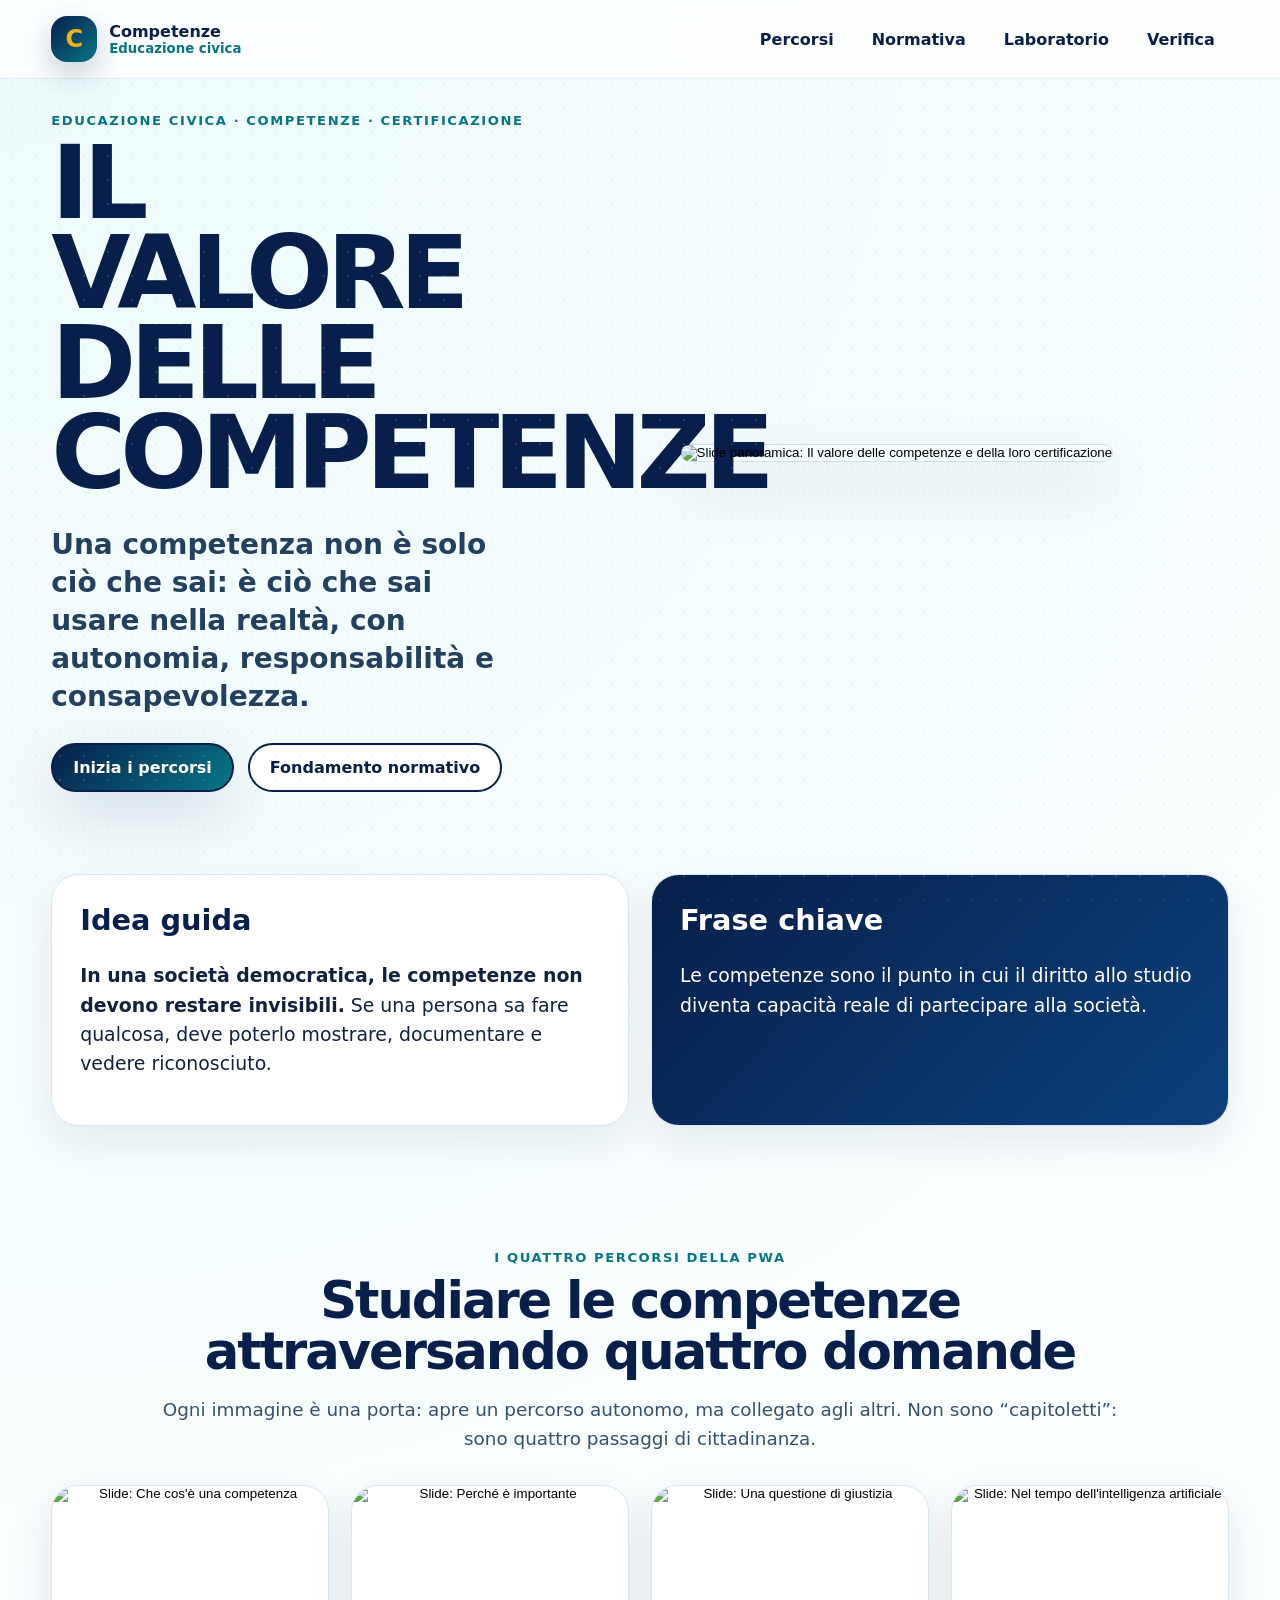
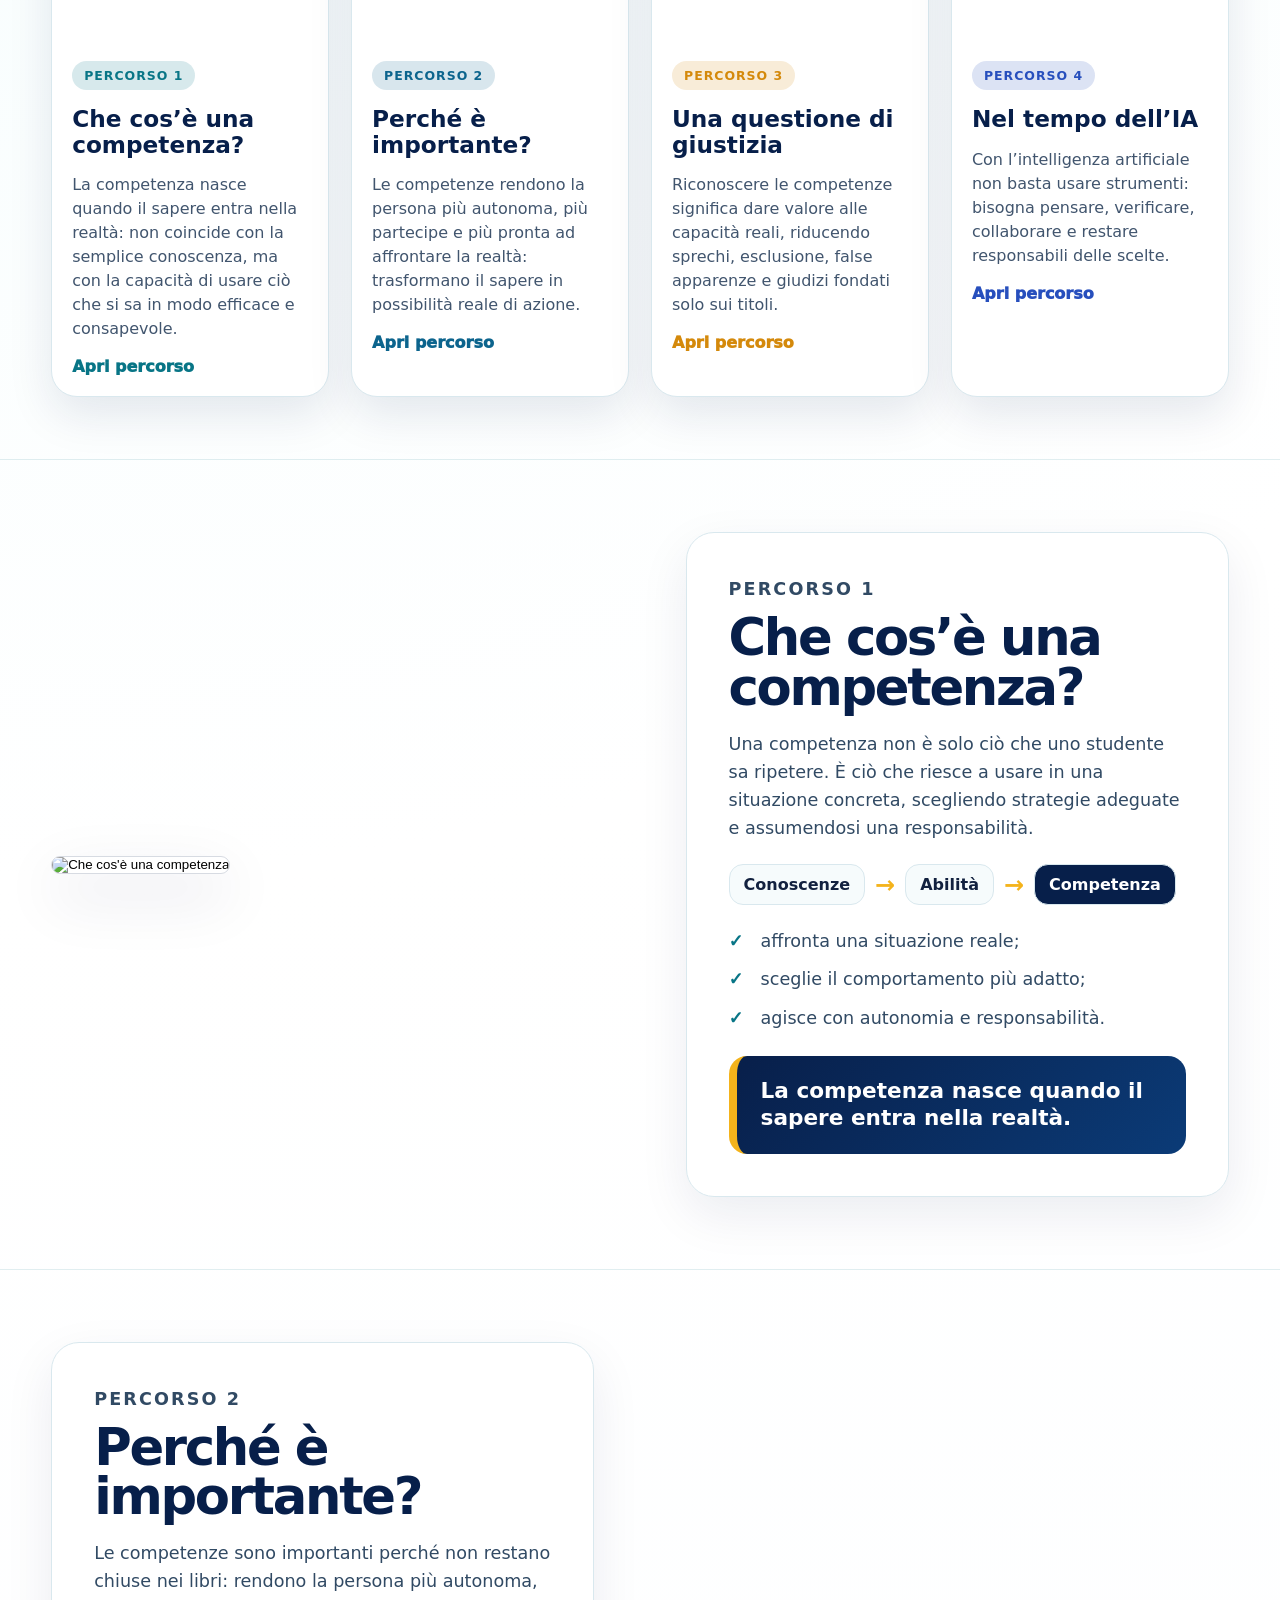
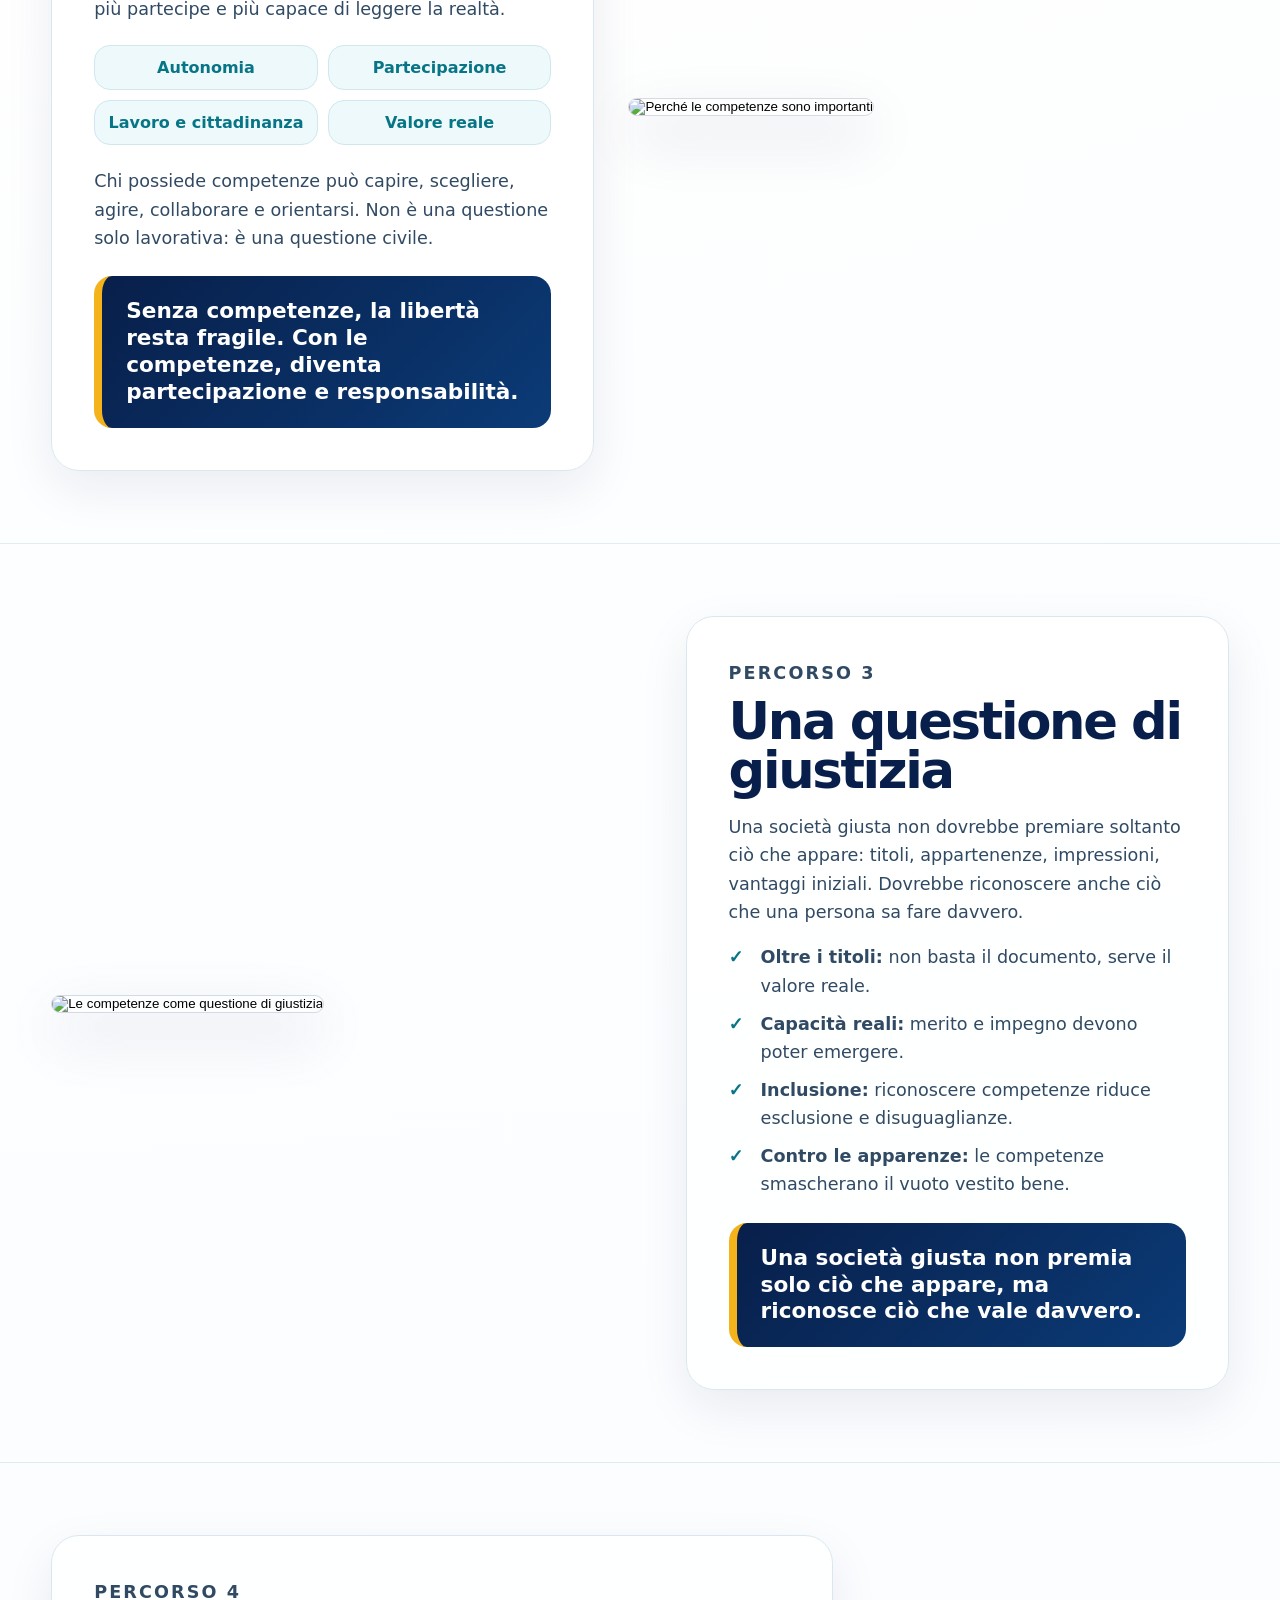
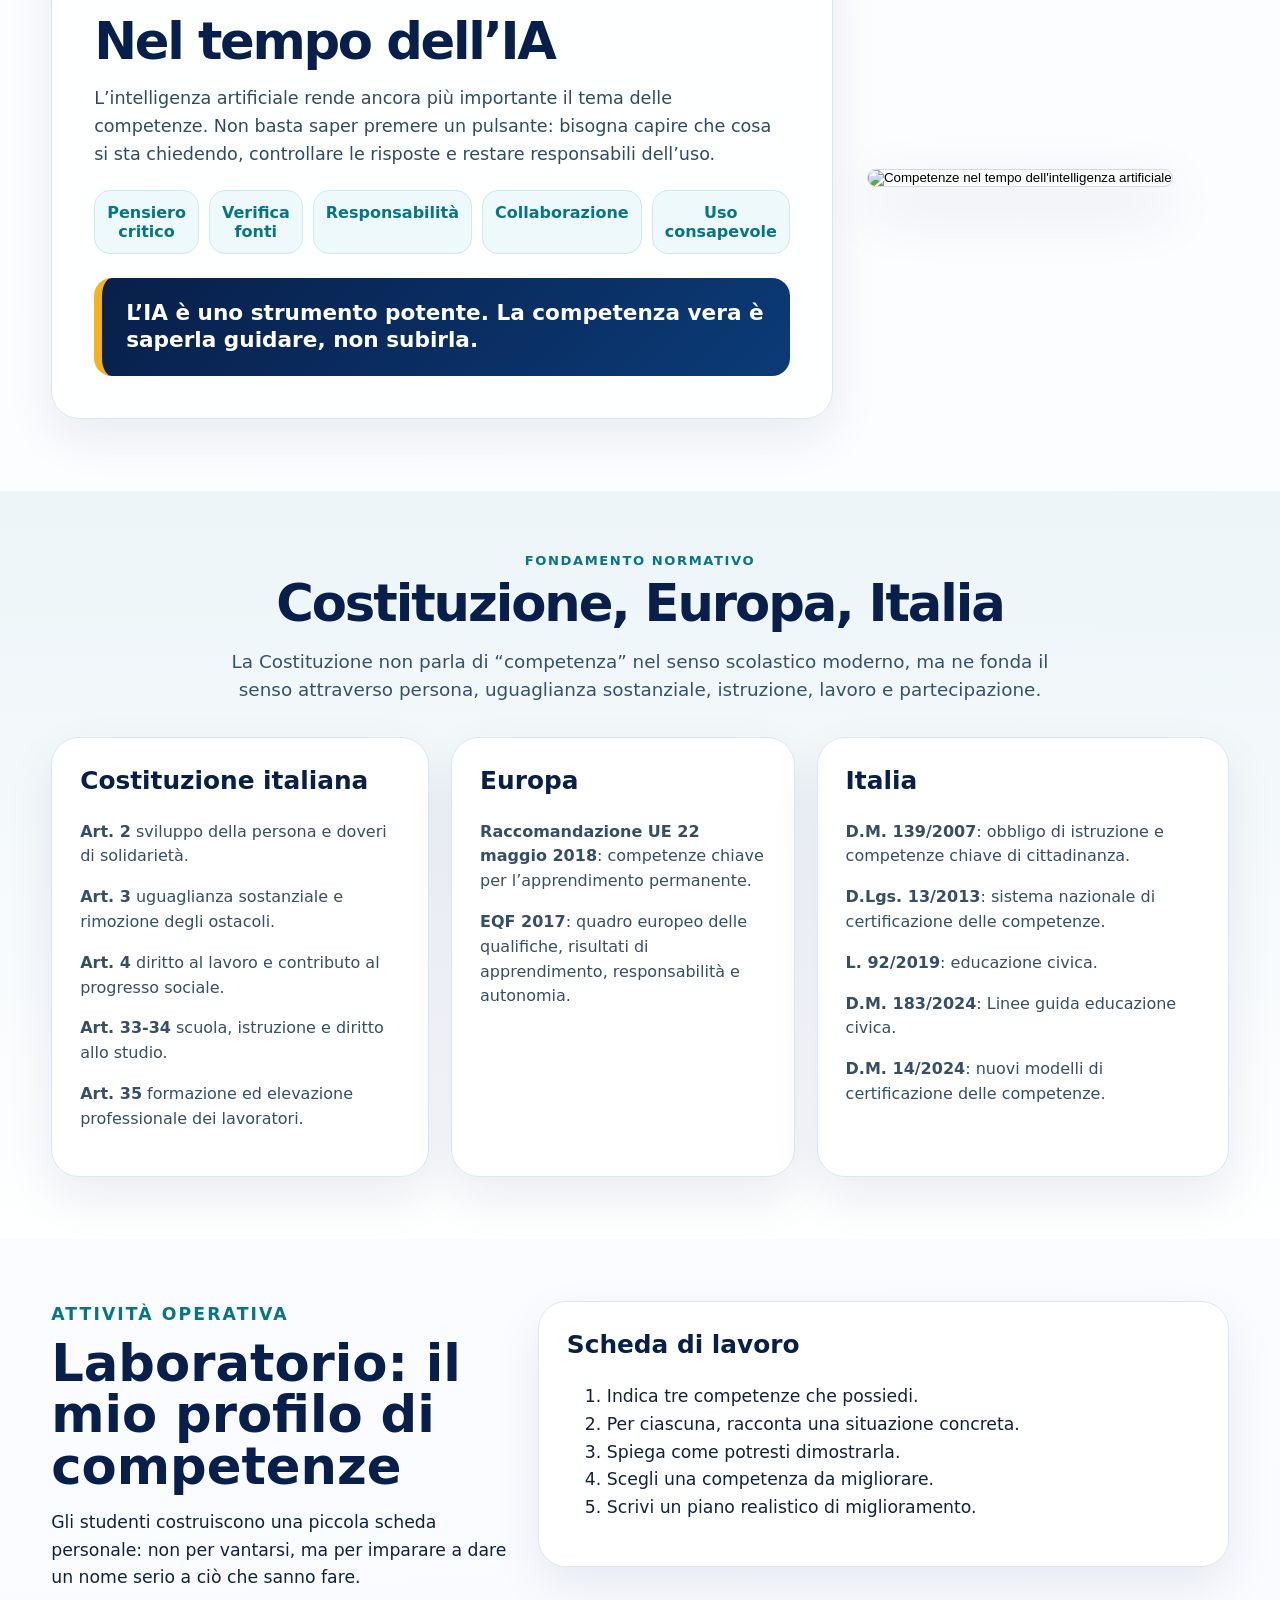
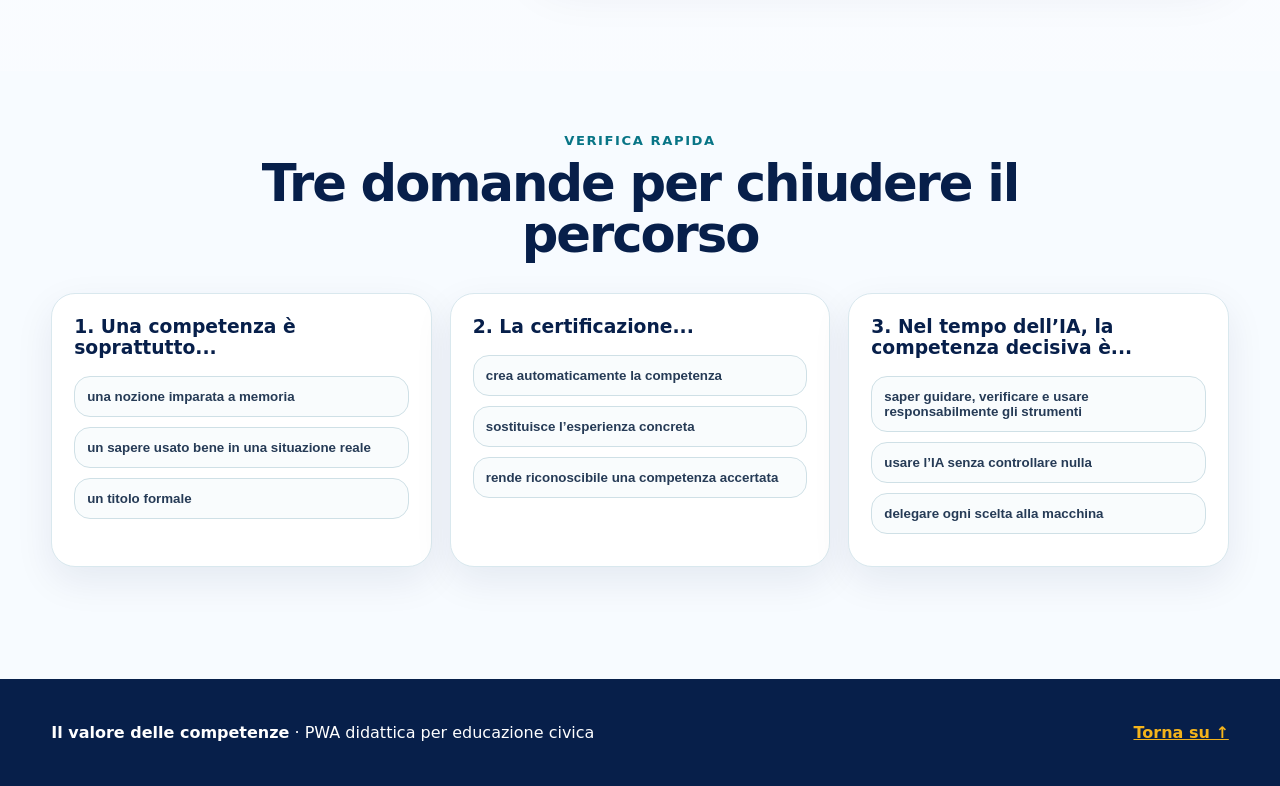
==== index.html @ 02a9ae15 "Add files via upload" ====
<!doctype html>
<html lang="it">
<head>
  <meta charset="utf-8" />
  <meta name="viewport" content="width=device-width, initial-scale=1, viewport-fit=cover" />
  <title>Il valore delle competenze | Educazione civica</title>
  <meta name="description" content="PWA didattica sul valore delle competenze, sulla certificazione e sul loro fondamento civico, costituzionale ed europeo." />
  <meta name="theme-color" content="#071f4a" />
  <link rel="manifest" href="manifest.webmanifest" />
  <link rel="icon" href="assets/icons/icon-192.png" />
  <link rel="apple-touch-icon" href="assets/icons/icon-192.png" />
  <link rel="stylesheet" href="style.css" />
</head>
<body>
  <div class="app-shell">
    <header class="hero" id="top">
      <nav class="topbar" aria-label="Navigazione principale">
        <a class="brand" href="#top" aria-label="Torna all'inizio">
          <span class="brand-mark">C</span>
          <span><strong>Competenze</strong><small>Educazione civica</small></span>
        </a>
        <button class="menu-toggle" aria-expanded="false" aria-controls="navLinks">☰</button>
        <div class="nav-links" id="navLinks">
          <a href="#percorsi">Percorsi</a>
          <a href="#normativa">Normativa</a>
          <a href="#laboratorio">Laboratorio</a>
          <a href="#verifica">Verifica</a>
        </div>
      </nav>

      <section class="hero-grid">
        <div class="hero-copy">
          <p class="eyebrow">Educazione civica · competenze · certificazione</p>
          <h1>Il valore delle competenze</h1>
          <p class="lead">Una competenza non è solo ciò che sai: è ciò che sai usare nella realtà, con autonomia, responsabilità e consapevolezza.</p>
          <div class="hero-actions">
            <a class="btn primary" href="#percorsi">Inizia i percorsi</a>
            <a class="btn ghost" href="#normativa">Fondamento normativo</a>
          </div>
        </div>
        <button class="hero-slide image-open" data-img="assets/slides/00-panoramica.png" aria-label="Apri la slide panoramica a schermo intero">
          <img src="assets/slides/00-panoramica.png" alt="Slide panoramica: Il valore delle competenze e della loro certificazione" />
        </button>
      </section>
    </header>

    <main>
      <section class="section intro-panel">
        <div class="intro-card">
          <h2>Idea guida</h2>
          <p><strong>In una società democratica, le competenze non devono restare invisibili.</strong> Se una persona sa fare qualcosa, deve poterlo mostrare, documentare e vedere riconosciuto.</p>
        </div>
        <div class="intro-card accent">
          <h2>Frase chiave</h2>
          <p>Le competenze sono il punto in cui il diritto allo studio diventa capacità reale di partecipare alla società.</p>
        </div>
      </section>

      <section class="section" id="percorsi">
        <div class="section-heading">
          <p class="eyebrow">I quattro percorsi della PWA</p>
          <h2>Studiare le competenze attraversando quattro domande</h2>
          <p>Ogni immagine è una porta: apre un percorso autonomo, ma collegato agli altri. Non sono “capitoletti”: sono quattro passaggi di cittadinanza.</p>
        </div>

        <div class="course-grid">
          <article class="course-card" style="--accent:#087586">
            <button class="thumb image-open" data-img="assets/slides/01-che-cosa-competenza.png">
              <img src="assets/slides/01-che-cosa-competenza.png" alt="Slide: Che cos'è una competenza" />
            </button>
            <div class="course-body">
              <span class="pill">Percorso 1</span>
              <h3>Che cos’è una competenza?</h3>
              <p>La competenza nasce quando il sapere entra nella realtà: non coincide con la semplice conoscenza, ma con la capacità di usare ciò che si sa in modo efficace e consapevole.</p>
              <a class="read-link" href="#competenza">Apri percorso</a>
            </div>
          </article>

          <article class="course-card" style="--accent:#0c648d">
            <button class="thumb image-open" data-img="assets/slides/02-perche-importante.png">
              <img src="assets/slides/02-perche-importante.png" alt="Slide: Perché è importante" />
            </button>
            <div class="course-body">
              <span class="pill">Percorso 2</span>
              <h3>Perché è importante?</h3>
              <p>Le competenze rendono la persona più autonoma, più partecipe e più pronta ad affrontare la realtà: trasformano il sapere in possibilità reale di azione.</p>
              <a class="read-link" href="#importanza">Apri percorso</a>
            </div>
          </article>

          <article class="course-card" style="--accent:#d4890b">
            <button class="thumb image-open" data-img="assets/slides/03-questione-giustizia.png">
              <img src="assets/slides/03-questione-giustizia.png" alt="Slide: Una questione di giustizia" />
            </button>
            <div class="course-body">
              <span class="pill">Percorso 3</span>
              <h3>Una questione di giustizia</h3>
              <p>Riconoscere le competenze significa dare valore alle capacità reali, riducendo sprechi, esclusione, false apparenze e giudizi fondati solo sui titoli.</p>
              <a class="read-link" href="#giustizia">Apri percorso</a>
            </div>
          </article>

          <article class="course-card" style="--accent:#274fbd">
            <button class="thumb image-open" data-img="assets/slides/04-tempo-ia.png">
              <img src="assets/slides/04-tempo-ia.png" alt="Slide: Nel tempo dell'intelligenza artificiale" />
            </button>
            <div class="course-body">
              <span class="pill">Percorso 4</span>
              <h3>Nel tempo dell’IA</h3>
              <p>Con l’intelligenza artificiale non basta usare strumenti: bisogna pensare, verificare, collaborare e restare responsabili delle scelte.</p>
              <a class="read-link" href="#ia">Apri percorso</a>
            </div>
          </article>
        </div>
      </section>

      <section class="learning-path" id="competenza">
        <div class="path-image"><button class="image-open" data-img="assets/slides/01-che-cosa-competenza.png"><img src="assets/slides/01-che-cosa-competenza.png" alt="Che cos'è una competenza" /></button></div>
        <div class="path-text">
          <p class="eyebrow">Percorso 1</p>
          <h2>Che cos’è una competenza?</h2>
          <p>Una competenza non è solo ciò che uno studente sa ripetere. È ciò che riesce a usare in una situazione concreta, scegliendo strategie adeguate e assumendosi una responsabilità.</p>
          <div class="flow"><span>Conoscenze</span><b>→</b><span>Abilità</span><b>→</b><strong>Competenza</strong></div>
          <ul class="checklist">
            <li>affronta una situazione reale;</li>
            <li>sceglie il comportamento più adatto;</li>
            <li>agisce con autonomia e responsabilità.</li>
          </ul>
          <blockquote>La competenza nasce quando il sapere entra nella realtà.</blockquote>
        </div>
      </section>

      <section class="learning-path reverse" id="importanza">
        <div class="path-image"><button class="image-open" data-img="assets/slides/02-perche-importante.png"><img src="assets/slides/02-perche-importante.png" alt="Perché le competenze sono importanti" /></button></div>
        <div class="path-text">
          <p class="eyebrow">Percorso 2</p>
          <h2>Perché è importante?</h2>
          <p>Le competenze sono importanti perché non restano chiuse nei libri: rendono la persona più autonoma, più partecipe e più capace di leggere la realtà.</p>
          <div class="quad-list">
            <span>Autonomia</span><span>Partecipazione</span><span>Lavoro e cittadinanza</span><span>Valore reale</span>
          </div>
          <p>Chi possiede competenze può capire, scegliere, agire, collaborare e orientarsi. Non è una questione solo lavorativa: è una questione civile.</p>
          <blockquote>Senza competenze, la libertà resta fragile. Con le competenze, diventa partecipazione e responsabilità.</blockquote>
        </div>
      </section>

      <section class="learning-path" id="giustizia">
        <div class="path-image"><button class="image-open" data-img="assets/slides/03-questione-giustizia.png"><img src="assets/slides/03-questione-giustizia.png" alt="Le competenze come questione di giustizia" /></button></div>
        <div class="path-text">
          <p class="eyebrow">Percorso 3</p>
          <h2>Una questione di giustizia</h2>
          <p>Una società giusta non dovrebbe premiare soltanto ciò che appare: titoli, appartenenze, impressioni, vantaggi iniziali. Dovrebbe riconoscere anche ciò che una persona sa fare davvero.</p>
          <ul class="checklist">
            <li><strong>Oltre i titoli:</strong> non basta il documento, serve il valore reale.</li>
            <li><strong>Capacità reali:</strong> merito e impegno devono poter emergere.</li>
            <li><strong>Inclusione:</strong> riconoscere competenze riduce esclusione e disuguaglianze.</li>
            <li><strong>Contro le apparenze:</strong> le competenze smascherano il vuoto vestito bene.</li>
          </ul>
          <blockquote>Una società giusta non premia solo ciò che appare, ma riconosce ciò che vale davvero.</blockquote>
        </div>
      </section>

      <section class="learning-path reverse" id="ia">
        <div class="path-image"><button class="image-open" data-img="assets/slides/04-tempo-ia.png"><img src="assets/slides/04-tempo-ia.png" alt="Competenze nel tempo dell'intelligenza artificiale" /></button></div>
        <div class="path-text">
          <p class="eyebrow">Percorso 4</p>
          <h2>Nel tempo dell’IA</h2>
          <p>L’intelligenza artificiale rende ancora più importante il tema delle competenze. Non basta saper premere un pulsante: bisogna capire che cosa si sta chiedendo, controllare le risposte e restare responsabili dell’uso.</p>
          <div class="quad-list five"><span>Pensiero critico</span><span>Verifica fonti</span><span>Responsabilità</span><span>Collaborazione</span><span>Uso consapevole</span></div>
          <blockquote>L’IA è uno strumento potente. La competenza vera è saperla guidare, non subirla.</blockquote>
        </div>
      </section>

      <section class="section normative" id="normativa">
        <div class="section-heading compact">
          <p class="eyebrow">Fondamento normativo</p>
          <h2>Costituzione, Europa, Italia</h2>
          <p>La Costituzione non parla di “competenza” nel senso scolastico moderno, ma ne fonda il senso attraverso persona, uguaglianza sostanziale, istruzione, lavoro e partecipazione.</p>
        </div>
        <div class="norm-grid">
          <article><h3>Costituzione italiana</h3><p><strong>Art. 2</strong> sviluppo della persona e doveri di solidarietà.</p><p><strong>Art. 3</strong> uguaglianza sostanziale e rimozione degli ostacoli.</p><p><strong>Art. 4</strong> diritto al lavoro e contributo al progresso sociale.</p><p><strong>Art. 33-34</strong> scuola, istruzione e diritto allo studio.</p><p><strong>Art. 35</strong> formazione ed elevazione professionale dei lavoratori.</p></article>
          <article><h3>Europa</h3><p><strong>Raccomandazione UE 22 maggio 2018</strong>: competenze chiave per l’apprendimento permanente.</p><p><strong>EQF 2017</strong>: quadro europeo delle qualifiche, risultati di apprendimento, responsabilità e autonomia.</p></article>
          <article><h3>Italia</h3><p><strong>D.M. 139/2007</strong>: obbligo di istruzione e competenze chiave di cittadinanza.</p><p><strong>D.Lgs. 13/2013</strong>: sistema nazionale di certificazione delle competenze.</p><p><strong>L. 92/2019</strong>: educazione civica.</p><p><strong>D.M. 183/2024</strong>: Linee guida educazione civica.</p><p><strong>D.M. 14/2024</strong>: nuovi modelli di certificazione delle competenze.</p></article>
        </div>
      </section>

      <section class="section lab" id="laboratorio">
        <div>
          <p class="eyebrow">Attività operativa</p>
          <h2>Laboratorio: il mio profilo di competenze</h2>
          <p>Gli studenti costruiscono una piccola scheda personale: non per vantarsi, ma per imparare a dare un nome serio a ciò che sanno fare.</p>
        </div>
        <div class="lab-card">
          <h3>Scheda di lavoro</h3>
          <ol>
            <li>Indica tre competenze che possiedi.</li>
            <li>Per ciascuna, racconta una situazione concreta.</li>
            <li>Spiega come potresti dimostrarla.</li>
            <li>Scegli una competenza da migliorare.</li>
            <li>Scrivi un piano realistico di miglioramento.</li>
          </ol>
        </div>
      </section>

      <section class="section verify" id="verifica">
        <div class="section-heading compact">
          <p class="eyebrow">Verifica rapida</p>
          <h2>Tre domande per chiudere il percorso</h2>
        </div>
        <div class="quiz" data-quiz>
          <div class="question" data-answer="b">
            <h3>1. Una competenza è soprattutto...</h3>
            <button data-choice="a">una nozione imparata a memoria</button>
            <button data-choice="b">un sapere usato bene in una situazione reale</button>
            <button data-choice="c">un titolo formale</button>
          </div>
          <div class="question" data-answer="c">
            <h3>2. La certificazione...</h3>
            <button data-choice="a">crea automaticamente la competenza</button>
            <button data-choice="b">sostituisce l’esperienza concreta</button>
            <button data-choice="c">rende riconoscibile una competenza accertata</button>
          </div>
          <div class="question" data-answer="a">
            <h3>3. Nel tempo dell’IA, la competenza decisiva è...</h3>
            <button data-choice="a">saper guidare, verificare e usare responsabilmente gli strumenti</button>
            <button data-choice="b">usare l’IA senza controllare nulla</button>
            <button data-choice="c">delegare ogni scelta alla macchina</button>
          </div>
          <div class="quiz-result" aria-live="polite"></div>
        </div>
      </section>
    </main>

    <footer class="footer">
      <p><strong>Il valore delle competenze</strong> · PWA didattica per educazione civica</p>
      <a href="#top">Torna su ↑</a>
    </footer>
  </div>

  <dialog class="lightbox" id="lightbox">
    <button class="close" aria-label="Chiudi immagine">×</button>
    <img alt="Slide ingrandita" />
  </dialog>

  <script src="app.js"></script>
</body>
</html>
---- style.css ----
:root{--navy:#071f4a;--navy2:#0b3272;--teal:#087586;--teal2:#11a0a6;--gold:#f4b31b;--cream:#fbf8f0;--ink:#12213f;--muted:#65728a;--line:#d9e8ee;--card:#ffffff;--shadow:0 22px 60px rgba(7,31,74,.14);--radius:28px}*{box-sizing:border-box}html{scroll-behavior:smooth}body{margin:0;font-family:Inter,ui-sans-serif,system-ui,-apple-system,BlinkMacSystemFont,"Segoe UI",sans-serif;background:radial-gradient(circle at top left,#eefbfc 0,#fff 34%,#f8fbff 100%);color:var(--ink)}body:before{content:"";position:fixed;inset:0;pointer-events:none;background-image:radial-gradient(#9fd2de 1.2px,transparent 1.2px);background-size:24px 24px;opacity:.18}.app-shell{min-height:100vh}.topbar{position:sticky;top:0;z-index:20;display:flex;align-items:center;justify-content:space-between;padding:16px clamp(18px,4vw,64px);backdrop-filter:blur(16px);background:rgba(255,255,255,.78);border-bottom:1px solid rgba(8,117,134,.12)}.brand{display:flex;gap:12px;align-items:center;text-decoration:none;color:var(--navy)}.brand-mark{display:grid;place-items:center;width:46px;height:46px;border-radius:16px;background:linear-gradient(135deg,var(--navy),var(--teal));color:var(--gold);font-weight:900;font-size:1.5rem;box-shadow:0 12px 30px rgba(7,31,74,.22)}.brand small{display:block;color:var(--teal);font-weight:700}.nav-links{display:flex;gap:10px;align-items:center}.nav-links a{padding:10px 14px;border-radius:999px;text-decoration:none;color:var(--navy);font-weight:800}.nav-links a:hover{background:#eaf7f8}.menu-toggle{display:none;border:0;background:var(--navy);color:white;border-radius:14px;font-size:1.3rem;padding:9px 13px}.hero{padding-bottom:40px}.hero-grid{display:grid;grid-template-columns:minmax(320px,.9fr) minmax(360px,1.25fr);gap:34px;align-items:center;padding:34px clamp(18px,4vw,64px) 18px}.eyebrow{margin:0 0 10px;text-transform:uppercase;letter-spacing:.12em;color:var(--teal);font-weight:900;font-size:.82rem}.h1,h1{font-size:clamp(3rem,8vw,7.7rem);line-height:.88;margin:0;color:var(--navy);letter-spacing:-.06em;text-transform:uppercase}.lead{font-size:clamp(1.15rem,2.2vw,1.75rem);line-height:1.35;color:#24405f;font-weight:650;max-width:720px}.hero-actions{display:flex;gap:14px;flex-wrap:wrap;margin-top:26px}.btn{display:inline-flex;align-items:center;justify-content:center;min-height:48px;padding:13px 20px;border-radius:999px;text-decoration:none;font-weight:900;border:2px solid var(--navy)}.btn.primary{background:linear-gradient(135deg,var(--navy),var(--teal));color:white;box-shadow:var(--shadow)}.btn.ghost{color:var(--navy);background:white}.hero-slide,.thumb,.path-image button{border:0;background:transparent;padding:0;cursor:zoom-in}.hero-slide img{width:100%;border-radius:var(--radius);box-shadow:var(--shadow);border:1px solid rgba(7,31,74,.14)}.section{padding:62px clamp(18px,4vw,64px)}.intro-panel{display:grid;grid-template-columns:1fr 1fr;gap:22px;padding-top:24px}.intro-card{background:white;border:1px solid var(--line);border-radius:var(--radius);padding:28px;box-shadow:0 16px 40px rgba(7,31,74,.08)}.intro-card h2{margin-top:0;color:var(--navy);font-size:1.8rem}.intro-card p{font-size:1.18rem;line-height:1.55}.intro-card.accent{background:linear-gradient(135deg,var(--navy),#0c407d);color:white}.intro-card.accent h2{color:white}.section-heading{max-width:980px;margin:0 auto 32px;text-align:center}.section-heading.compact{max-width:860px}.section-heading h2{font-size:clamp(2rem,4vw,3.8rem);line-height:1;margin:0 0 14px;color:var(--navy);letter-spacing:-.04em}.section-heading p:not(.eyebrow){font-size:1.15rem;color:#36516d;line-height:1.55}.course-grid{display:grid;grid-template-columns:repeat(4,1fr);gap:22px}.course-card{background:white;border:1px solid var(--line);border-radius:26px;overflow:hidden;box-shadow:0 18px 45px rgba(7,31,74,.1);display:flex;flex-direction:column;min-height:100%;transition:.25s ease}.course-card:hover{transform:translateY(-6px);box-shadow:0 30px 70px rgba(7,31,74,.17)}.thumb img{display:block;width:100%;aspect-ratio:16/9;object-fit:cover}.course-body{padding:20px}.pill{display:inline-flex;background:color-mix(in srgb,var(--accent),white 84%);color:var(--accent);font-weight:900;border-radius:999px;padding:7px 12px;font-size:.78rem;text-transform:uppercase;letter-spacing:.08em}.course-body h3{font-size:1.45rem;line-height:1.1;color:var(--navy);margin:16px 0 8px}.course-body p{color:#41556e;line-height:1.5}.read-link{display:inline-flex;margin-top:auto;color:var(--accent);font-weight:950;text-decoration:none}.learning-path{display:grid;grid-template-columns:1.05fr .95fr;gap:34px;align-items:center;padding:72px clamp(18px,4vw,64px);border-top:1px solid rgba(8,117,134,.12)}.learning-path.reverse{grid-template-columns:.95fr 1.05fr}.learning-path.reverse .path-image{order:2}.path-image img{width:100%;border-radius:26px;box-shadow:var(--shadow);border:1px solid rgba(7,31,74,.16)}.path-text{background:rgba(255,255,255,.84);border:1px solid var(--line);border-radius:var(--radius);padding:clamp(24px,4vw,42px);box-shadow:0 18px 50px rgba(7,31,74,.08)}.path-text h2{font-size:clamp(2rem,4vw,4rem);line-height:.96;margin:0 0 18px;color:var(--navy);letter-spacing:-.045em}.path-text p,.path-text li{font-size:1.1rem;line-height:1.6;color:#314a64}.flow{display:flex;align-items:center;gap:10px;flex-wrap:wrap;margin:22px 0}.flow span,.flow strong{padding:10px 14px;border-radius:14px;border:1px solid var(--line);font-weight:900;background:#f6fbfc}.flow strong{background:var(--navy);color:white}.flow b{color:var(--gold);font-size:1.5rem}.checklist{padding-left:0;list-style:none}.checklist li{position:relative;padding-left:32px;margin:10px 0}.checklist li:before{content:"✓";position:absolute;left:0;top:0;color:var(--teal);font-weight:1000}blockquote{margin:24px 0 0;padding:22px 24px;border-left:8px solid var(--gold);border-radius:18px;background:linear-gradient(135deg,#081f4a,#0b3b77);color:white;font-size:1.35rem;font-weight:900;line-height:1.25}.quad-list{display:grid;grid-template-columns:repeat(2,1fr);gap:10px;margin:22px 0}.quad-list.five{grid-template-columns:repeat(5,1fr)}.quad-list span{background:#edf9fb;border:1px solid #cfe8ef;color:var(--teal);font-weight:900;text-align:center;padding:12px;border-radius:16px}.normative{background:linear-gradient(180deg,rgba(8,117,134,.06),rgba(255,255,255,.9))}.norm-grid{display:grid;grid-template-columns:1.1fr 1fr 1.2fr;gap:22px}.norm-grid article,.lab-card{background:white;border:1px solid var(--line);border-radius:var(--radius);padding:28px;box-shadow:0 20px 50px rgba(7,31,74,.08)}.norm-grid h3,.lab-card h3{color:var(--navy);font-size:1.55rem;margin-top:0}.norm-grid p{line-height:1.55;color:#364e67}.lab{display:grid;grid-template-columns:.8fr 1.2fr;gap:26px;align-items:start}.lab h2{font-size:clamp(2rem,4vw,3.7rem);line-height:1;color:var(--navy);margin:0 0 14px}.lab p,.lab li{font-size:1.08rem;line-height:1.6}.verify{background:#f7fbff}.quiz{display:grid;grid-template-columns:repeat(3,1fr);gap:18px}.question{background:white;border:1px solid var(--line);border-radius:24px;padding:22px;box-shadow:0 14px 38px rgba(7,31,74,.08)}.question h3{margin-top:0;color:var(--navy)}.question button{display:block;width:100%;margin:10px 0;padding:12px;border-radius:16px;border:1px solid #cfe0e6;background:#f9fcfd;text-align:left;font-weight:800;color:#263b56;cursor:pointer}.question button.correct{background:#e9fbef;border-color:#55bf78}.question button.wrong{background:#fff0ef;border-color:#e26f66}.quiz-result{grid-column:1/-1;text-align:center;font-size:1.3rem;font-weight:950;color:var(--navy);min-height:32px}.footer{display:flex;justify-content:space-between;gap:18px;align-items:center;padding:28px clamp(18px,4vw,64px);background:var(--navy);color:white}.footer a{color:var(--gold);font-weight:900}.lightbox{width:min(96vw,1400px);border:0;border-radius:24px;padding:0;background:transparent}.lightbox::backdrop{background:rgba(2,10,28,.82);backdrop-filter:blur(6px)}.lightbox img{display:block;width:100%;border-radius:20px}.close{position:fixed;right:24px;top:18px;width:48px;height:48px;border:0;border-radius:999px;background:white;color:var(--navy);font-size:2rem;cursor:pointer;z-index:3}@media(max-width:1100px){.course-grid{grid-template-columns:repeat(2,1fr)}.hero-grid,.learning-path,.learning-path.reverse,.intro-panel,.lab,.norm-grid{grid-template-columns:1fr}.learning-path.reverse .path-image{order:0}.quad-list.five{grid-template-columns:repeat(2,1fr)}.quiz{grid-template-columns:1fr}}@media(max-width:720px){.nav-links{display:none;position:absolute;top:78px;left:18px;right:18px;background:white;border:1px solid var(--line);border-radius:22px;padding:12px;box-shadow:var(--shadow);flex-direction:column}.nav-links.open{display:flex}.nav-links a{width:100%;text-align:center}.menu-toggle{display:block}.hero-grid{padding-top:20px}.course-grid{grid-template-columns:1fr}.h1,h1{font-size:3.1rem}.section,.learning-path{padding:42px 16px}.hero-actions{flex-direction:column}.btn{width:100%}.footer{flex-direction:column;text-align:center}.quad-list{grid-template-columns:1fr}.quad-list.five{grid-template-columns:1fr}}
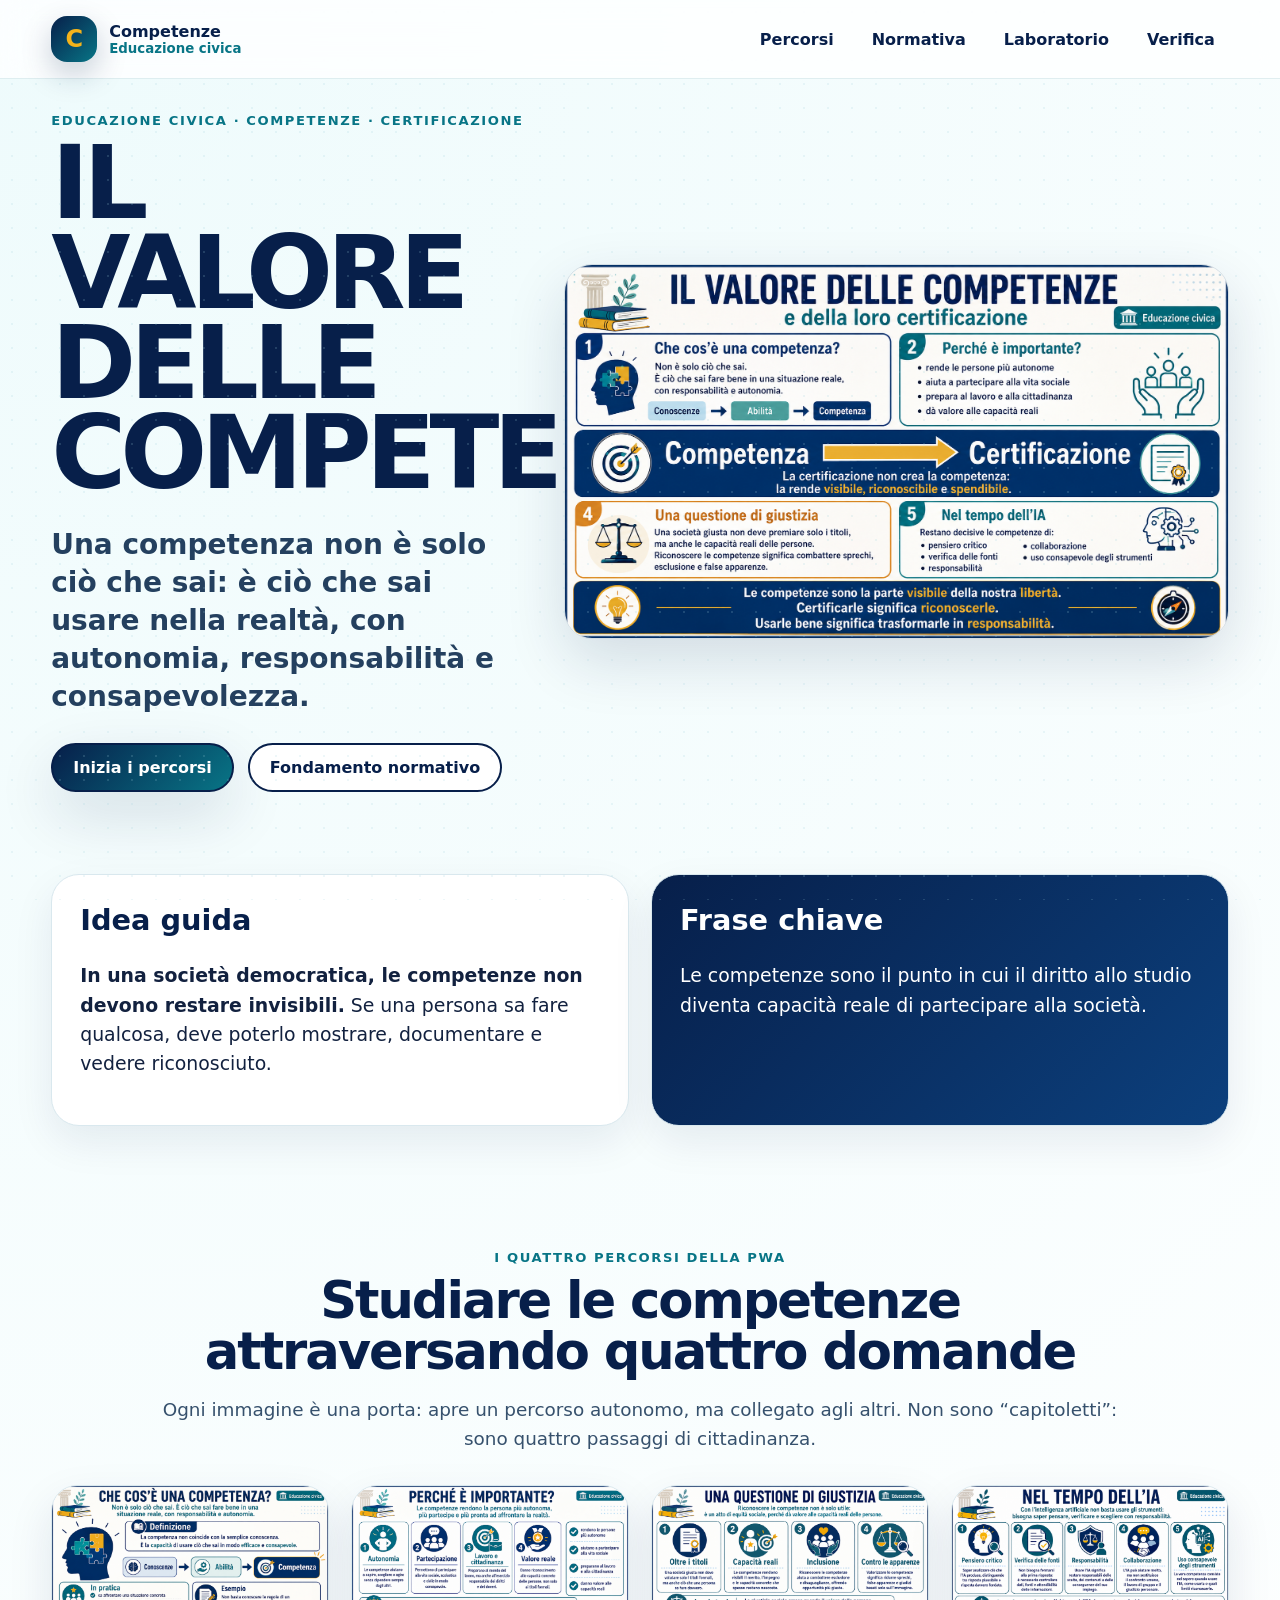
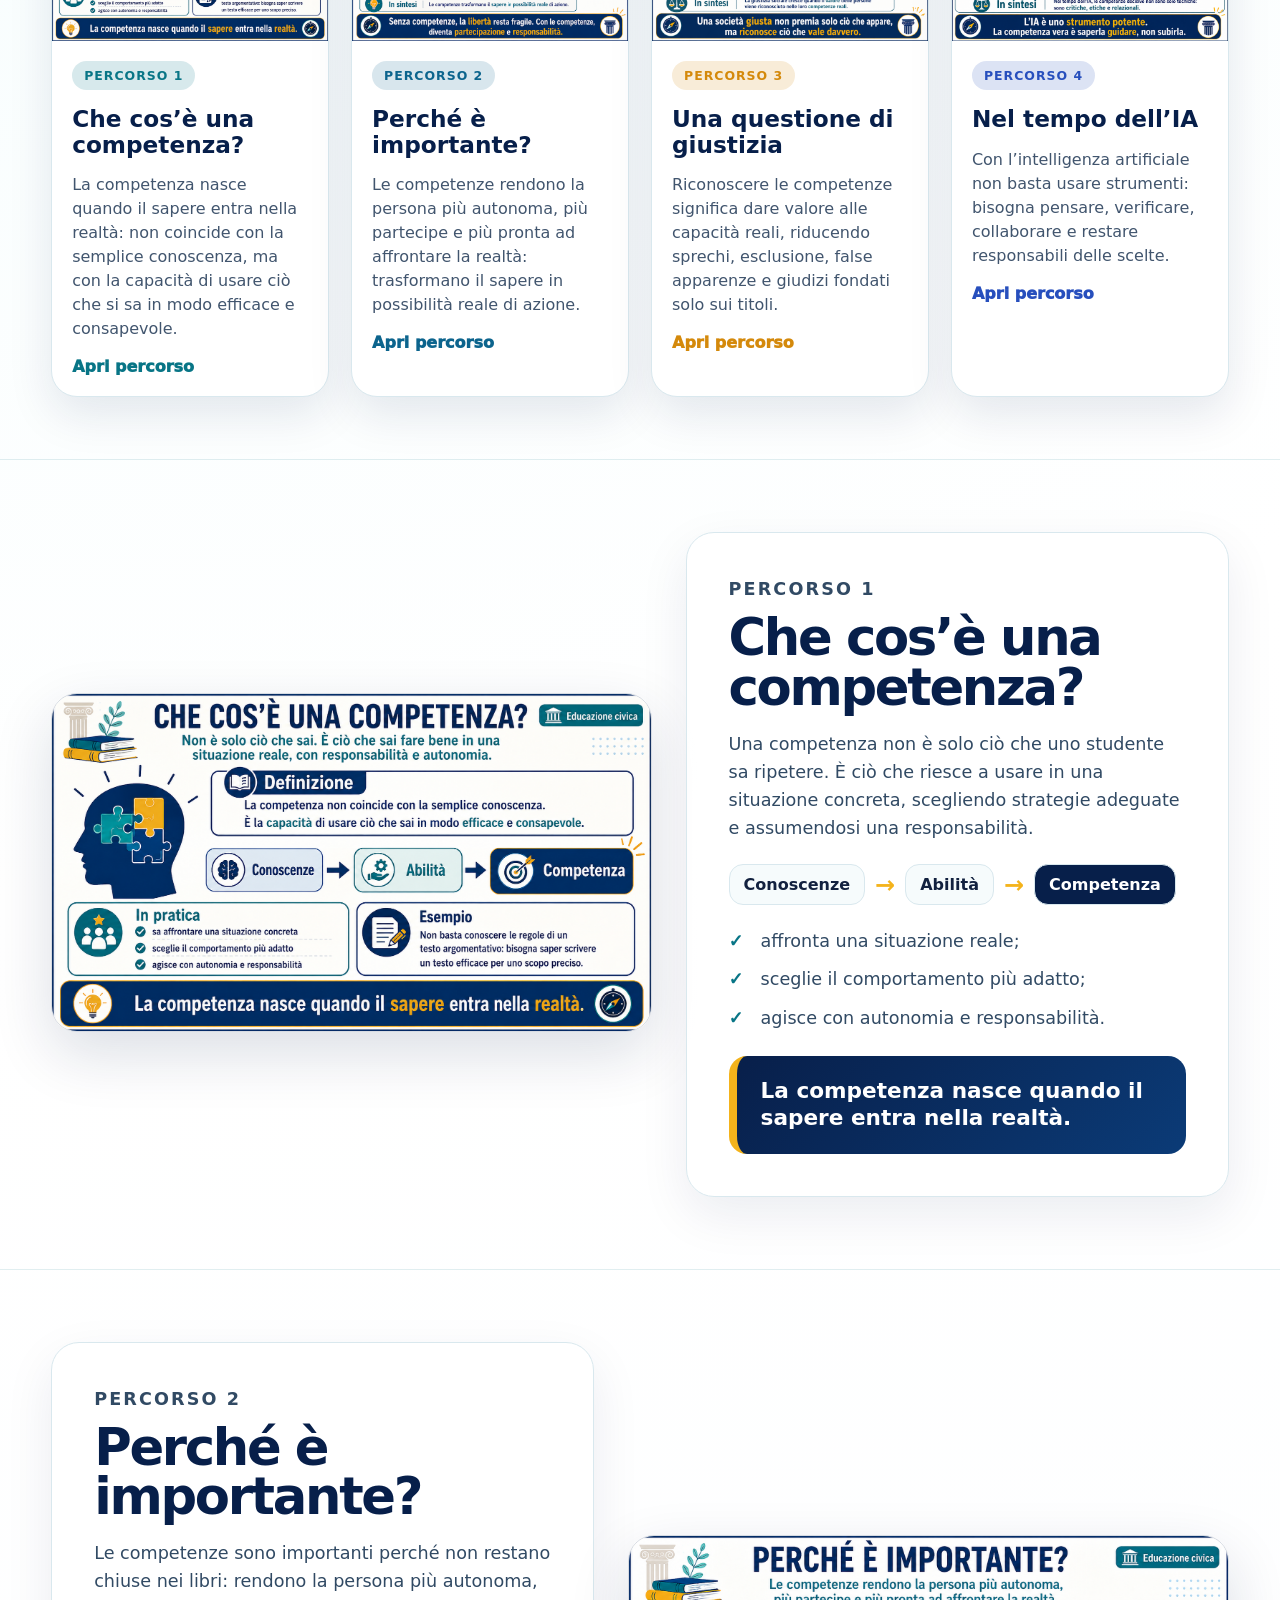
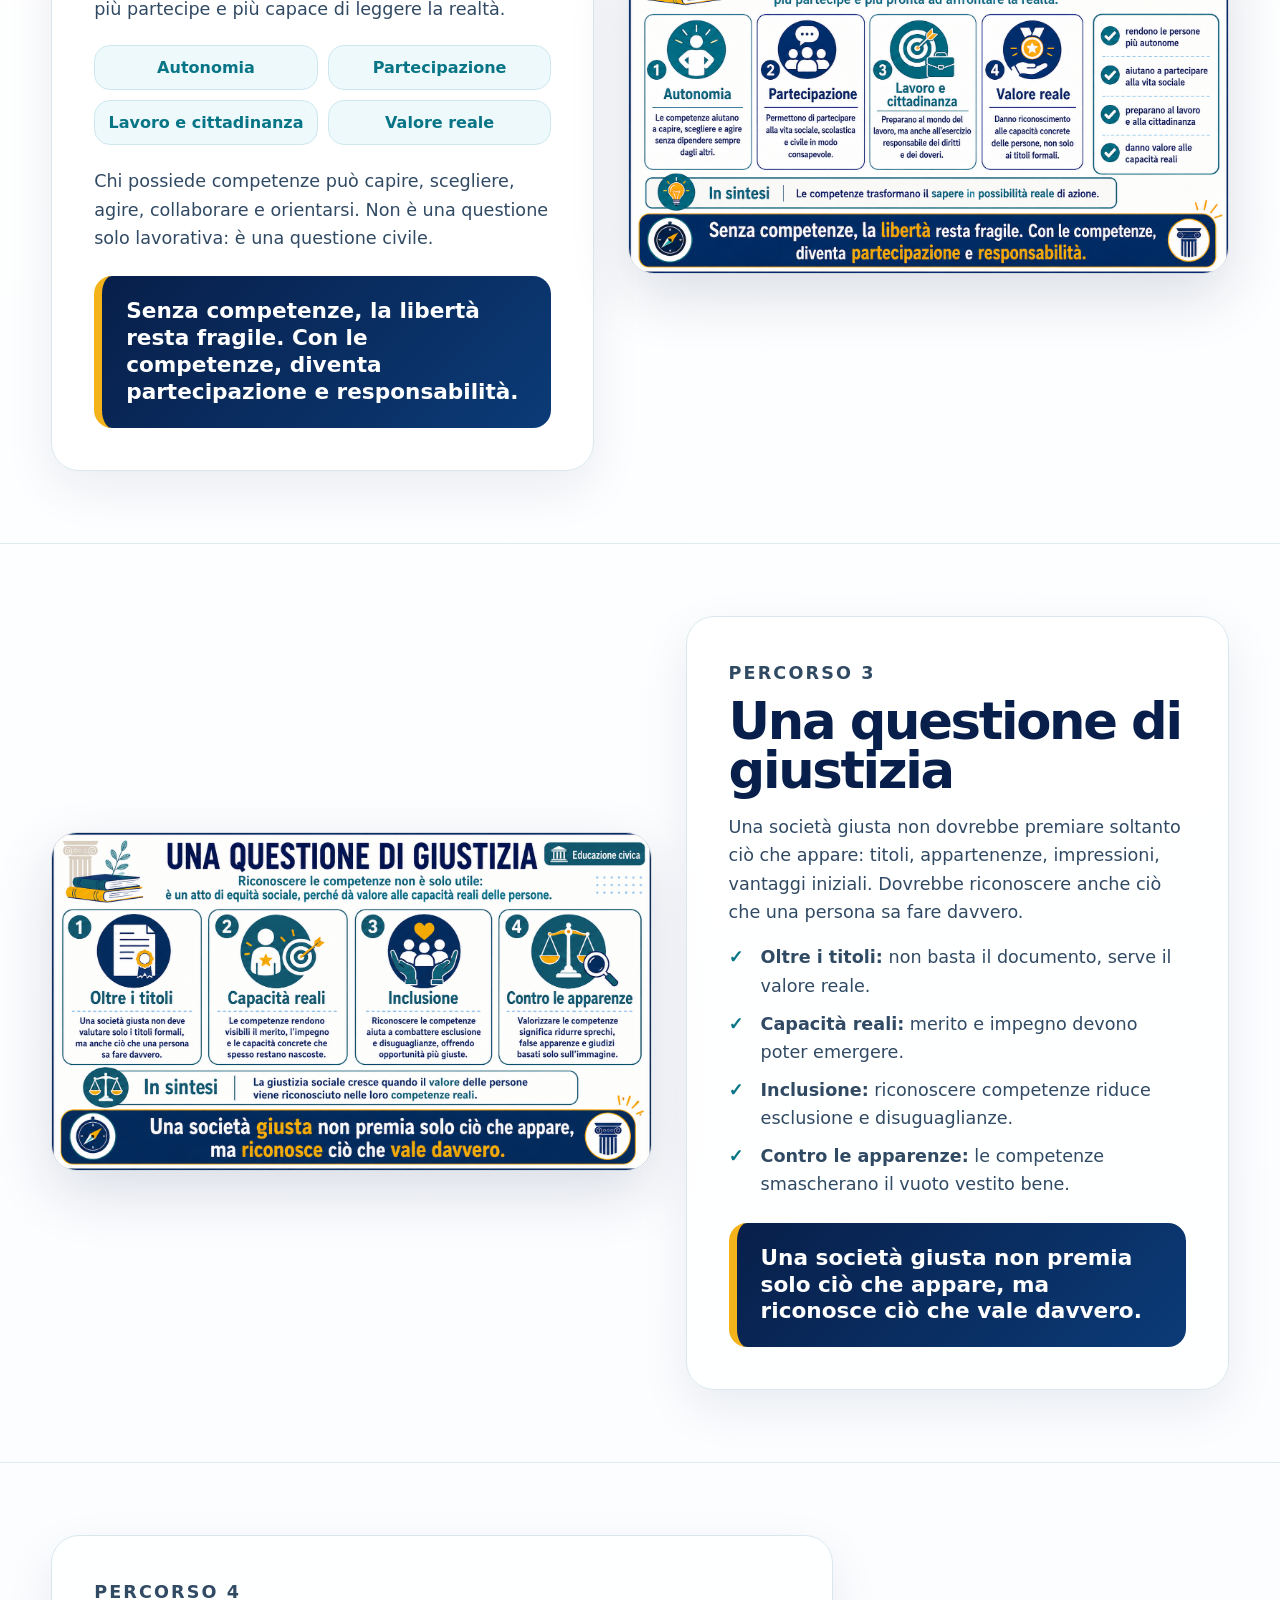
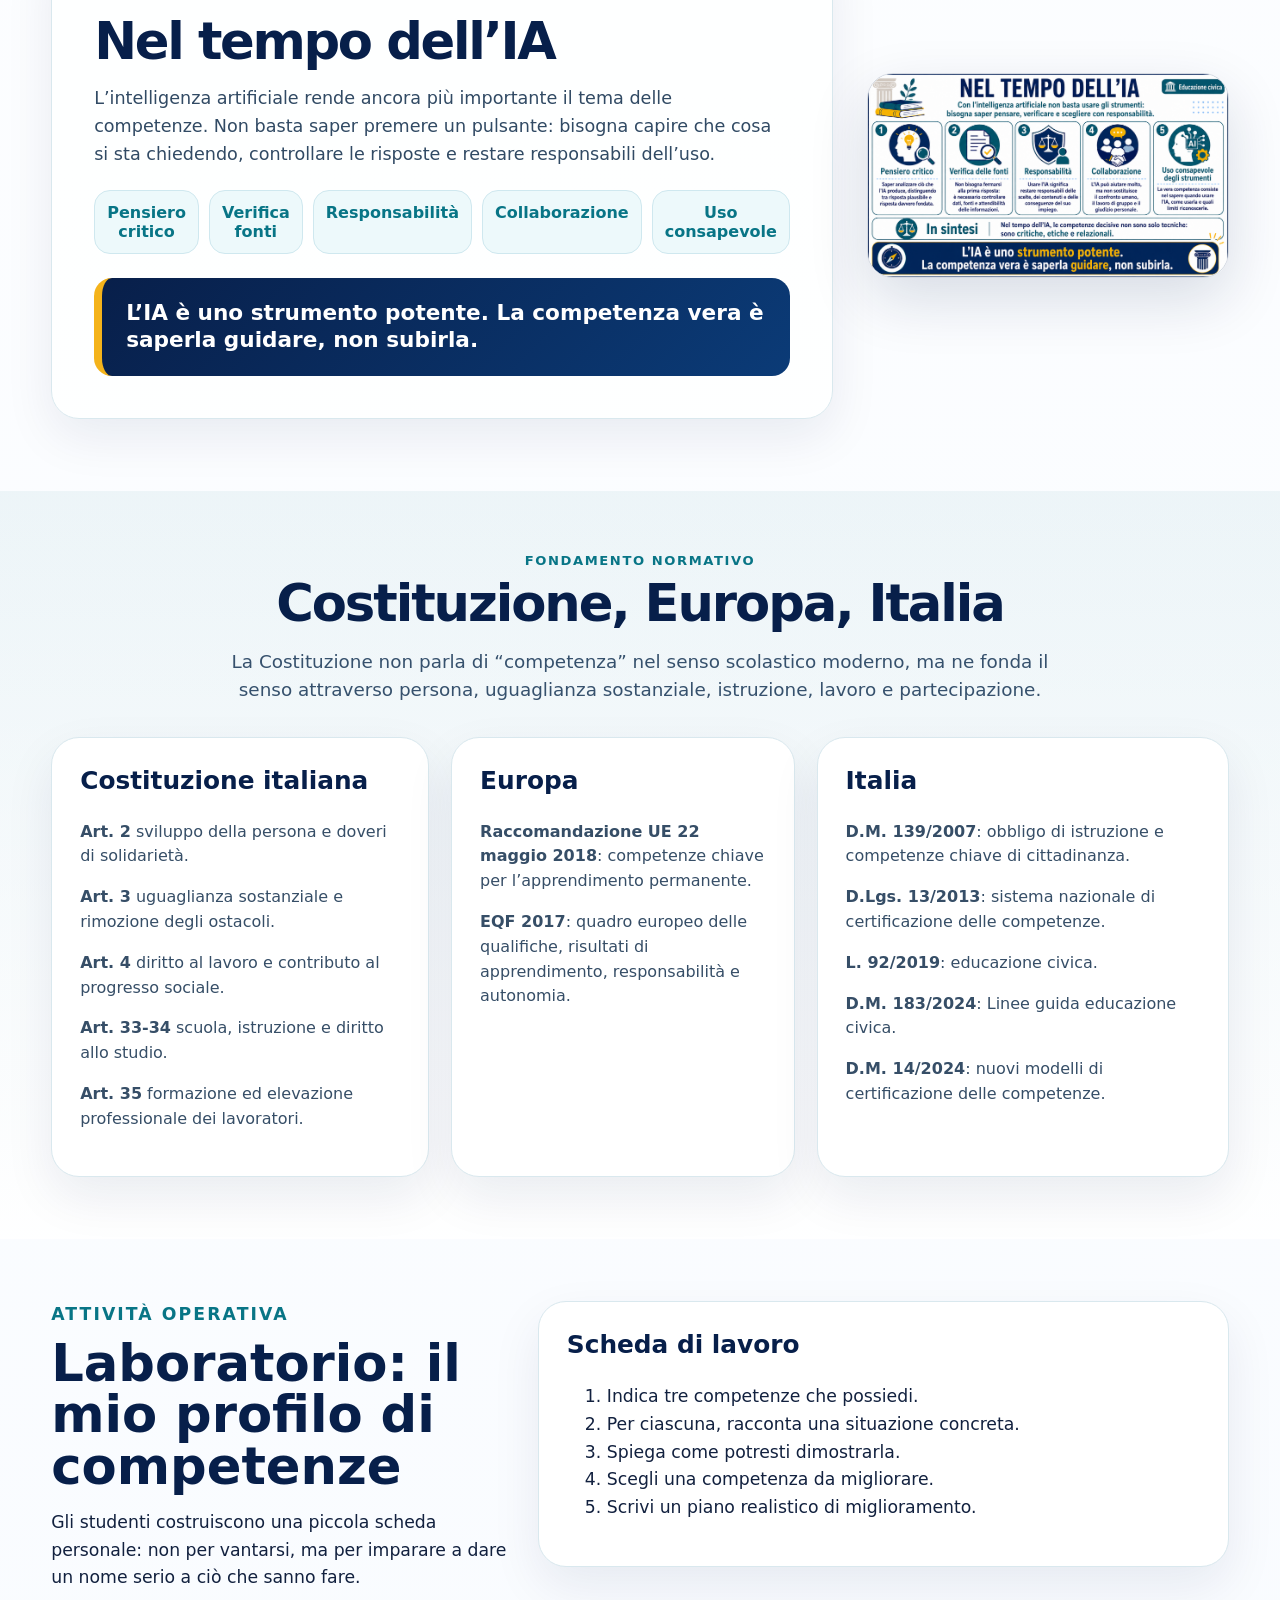
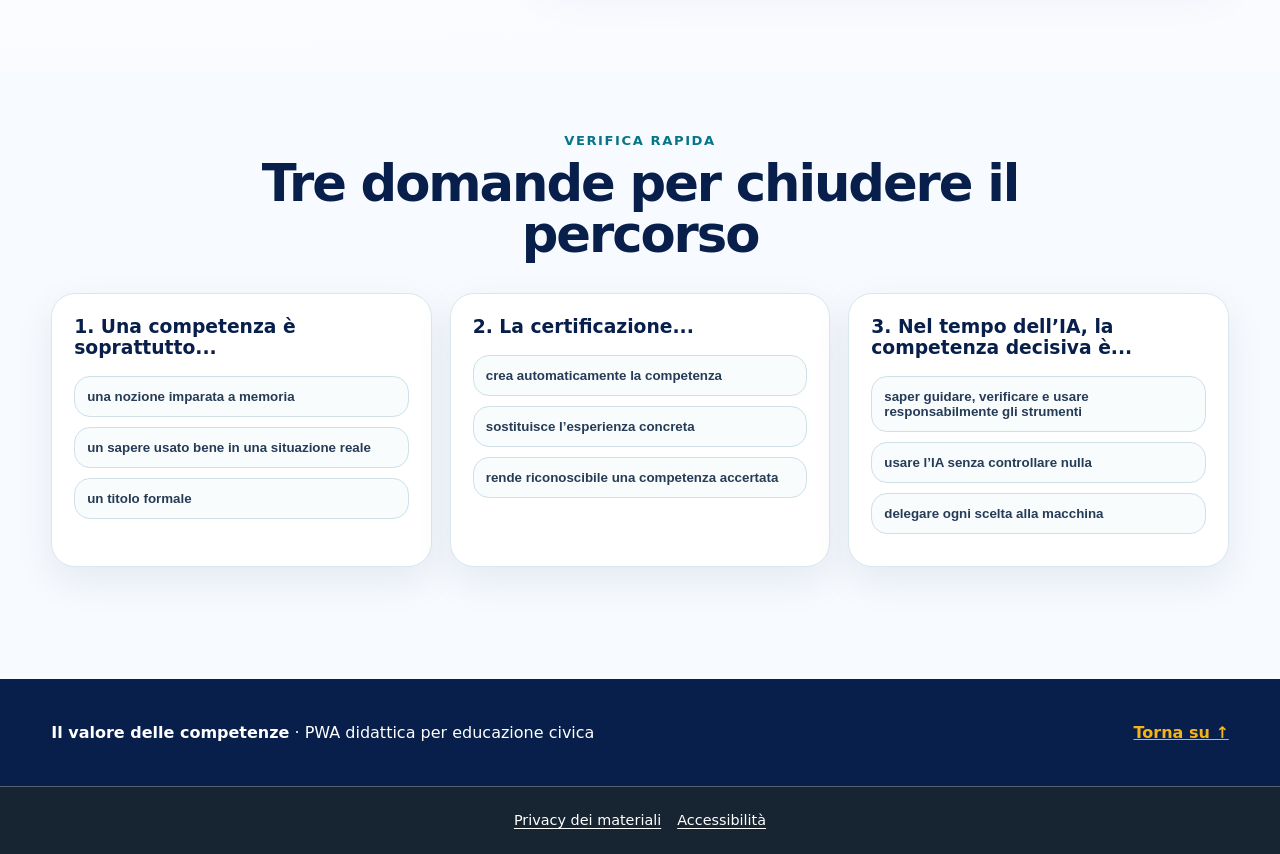
==== commit ed522e76: "Completa i collegamenti Privacy dei materiali e Accessibilità" ====
--- a/index.html
+++ b/index.html
@@ -10,6 +10,7 @@
   <link rel="icon" href="assets/icons/icon-192.png" />
   <link rel="apple-touch-icon" href="assets/icons/icon-192.png" />
   <link rel="stylesheet" href="style.css" />
+<style>.gbprof-legal-band{position:relative;z-index:2;display:flex;flex-wrap:wrap;align-items:center;justify-content:center;gap:.35rem 1rem;width:100%;margin:0;padding:.7rem 1rem calc(.7rem + env(safe-area-inset-bottom));box-sizing:border-box;color:#f5f5f5;background:#172431;border-top:1px solid #52616d;font:500 .9rem/1.45 system-ui,sans-serif}.gbprof-legal-band a{display:inline-flex;align-items:center;min-height:44px;color:#fff!important;text-decoration:underline;text-underline-offset:.2em}.gbprof-legal-band a:focus-visible{outline:3px solid #ffbf47;outline-offset:3px}@media print{.gbprof-legal-band{display:none}}</style>
 </head>
 <body>
   <div class="app-shell">
@@ -243,5 +244,6 @@
   </dialog>
 
   <script src="app.js"></script>
+<nav class="gbprof-legal-band" aria-label="Informazioni sui materiali didattici"><a href="privacy.html">Privacy dei materiali</a><a href="accessibilita.html">Accessibilità</a></nav>
 </body>
 </html>
